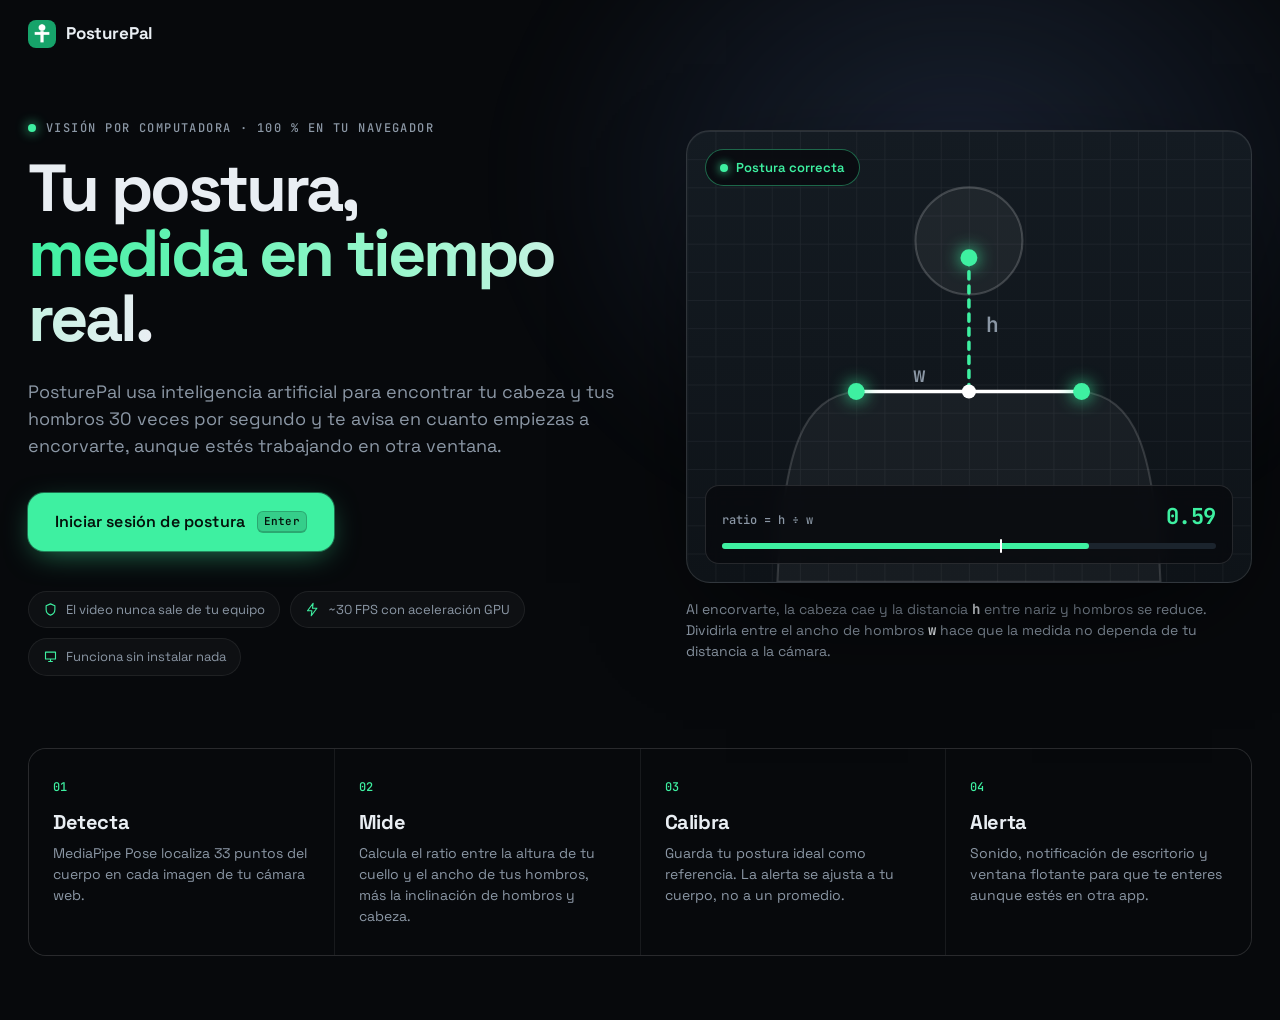
==== index.html @ 0ee81c4c "PosturePal: versión web de escritorio y script de Python Co-Authored-By: Claude Opus 5.5 <noreply@an" ====
<!doctype html>
<html lang="es">
<head>
  <meta charset="utf-8">
  <meta name="viewport" content="width=device-width, initial-scale=1">
  <title>PosturePal</title>
  <meta name="description" content="Detector de mala postura en tiempo real con inteligencia artificial, directamente en tu navegador.">
  <meta name="theme-color" content="#07090c">
  <link rel="manifest" href="manifest.webmanifest">
  <link rel="icon" id="favicon" href="icons/icon-192.png" type="image/png">
  <link rel="preload" href="fonts/space-grotesk.woff2" as="font" type="font/woff2" crossorigin>
  <link rel="preload" href="fonts/jetbrains-mono.woff2" as="font" type="font/woff2" crossorigin>
  <link rel="stylesheet" href="css/styles.css">
</head>
<body data-state="idle">
  <div class="ambient" aria-hidden="true"></div>

  <!-- =========================== PORTADA =========================== -->
  <main id="intro" class="intro">
    <header class="topbar">
      <div class="brand">
        <img src="icons/icon-192.png" alt="" width="28" height="28">
        <span>PosturePal</span>
      </div>
      <nav class="topbar-actions">
        <button id="install-btn" class="btn btn-quiet btn-sm" type="button" hidden>Instalar app</button>
      </nav>
    </header>

    <section class="hero">
      <div class="hero-copy">
        <p class="eyebrow"><span class="dot"></span> Visión por computadora · 100 % en tu navegador</p>
        <h1>Tu postura,<br><em>medida en tiempo real.</em></h1>
        <p class="lead">PosturePal usa inteligencia artificial para encontrar tu cabeza y tus hombros 30 veces por segundo y te avisa en cuanto empiezas a encorvarte, aunque estés trabajando en otra ventana.</p>

        <div class="hero-cta">
          <button id="start-btn" class="btn btn-primary btn-lg" type="button">
            Iniciar sesión de postura
            <kbd>Enter</kbd>
          </button>
          <p id="load-status" class="load-status" role="status" aria-live="polite"></p>
        </div>
        <p id="error-box" class="error-box" role="alert" hidden></p>

        <ul class="chips" aria-label="Características">
          <li><svg viewBox="0 0 24 24" aria-hidden="true"><path d="M12 3l7 3v6c0 4.5-3 7.7-7 9-4-1.3-7-4.5-7-9V6l7-3z"/></svg> El video nunca sale de tu equipo</li>
          <li><svg viewBox="0 0 24 24" aria-hidden="true"><path d="M13 2L4 14h7l-1 8 9-12h-7l1-8z"/></svg> ~30 FPS con aceleración GPU</li>
          <li><svg viewBox="0 0 24 24" aria-hidden="true"><path d="M4 5h16v11H4zM9 20h6M12 16v4"/></svg> Funciona sin instalar nada</li>
        </ul>
      </div>

      <figure class="hero-demo" aria-label="Animación: al encorvarse, la nariz baja respecto a los hombros y el ratio disminuye">
        <div class="demo-frame">
          <div class="demo-chip" id="demo-chip"><span class="chip-dot"></span><span id="demo-chip-text">Postura correcta</span></div>
          <svg id="demo-svg" viewBox="0 0 400 320" aria-hidden="true">
            <defs>
              <pattern id="grid" width="20" height="20" patternUnits="userSpaceOnUse">
                <path d="M20 0H0V20" fill="none" stroke="currentColor" stroke-opacity=".06"/>
              </pattern>
            </defs>
            <rect width="400" height="320" fill="url(#grid)"/>
            <path id="demo-body" class="demo-body" d=""/>
            <circle id="demo-head" class="demo-head" cx="200" cy="100" r="38"/>
            <line id="demo-shoulders" class="demo-measure" x1="120" y1="200" x2="280" y2="200"/>
            <line id="demo-neck" class="demo-measure" x1="200" y1="110" x2="200" y2="200"/>
            <circle id="demo-nose" class="demo-point" cx="200" cy="110" r="6"/>
            <circle id="demo-ls" class="demo-point" cx="120" cy="200" r="6"/>
            <circle id="demo-rs" class="demo-point" cx="280" cy="200" r="6"/>
            <circle id="demo-mid" class="demo-mid" cx="200" cy="200" r="5"/>
            <text id="demo-h-label" class="demo-label" x="212" y="160">h</text>
            <text class="demo-label" x="160" y="178">w</text>
          </svg>
          <div class="demo-readout">
            <div><span class="label">ratio = h ÷ w</span><span class="mono" id="demo-ratio">0.56</span></div>
            <div class="demo-bar"><span id="demo-bar-fill"></span><i class="demo-threshold"></i></div>
          </div>
        </div>
        <figcaption>Al encorvarte, la cabeza cae y la distancia <b>h</b> entre nariz y hombros se reduce. Dividirla entre el ancho de hombros <b>w</b> hace que la medida no dependa de tu distancia a la cámara.</figcaption>
      </figure>
    </section>

    <section class="how" aria-labelledby="how-title">
      <h2 id="how-title" class="sr-only">Cómo funciona</h2>
      <article>
        <span class="how-num">01</span>
        <h3>Detecta</h3>
        <p>MediaPipe Pose localiza 33 puntos del cuerpo en cada imagen de tu cámara web.</p>
      </article>
      <article>
        <span class="how-num">02</span>
        <h3>Mide</h3>
        <p>Calcula el ratio entre la altura de tu cuello y el ancho de tus hombros, más la inclinación de hombros y cabeza.</p>
      </article>
      <article>
        <span class="how-num">03</span>
        <h3>Calibra</h3>
        <p>Guarda tu postura ideal como referencia. La alerta se ajusta a tu cuerpo, no a un promedio.</p>
      </article>
      <article>
        <span class="how-num">04</span>
        <h3>Alerta</h3>
        <p>Sonido, notificación de escritorio y ventana flotante para que te enteres aunque estés en otra app.</p>
      </article>
    </section>
  </main>

  <!-- =========================== PANEL =========================== -->
  <div id="app" class="app" hidden>
    <header class="topbar">
      <div class="brand">
        <img src="icons/icon-192.png" alt="" width="28" height="28">
        <span>PosturePal</span>
      </div>
      <div class="session-pill" id="session-pill">
        <span class="rec-dot" aria-hidden="true"></span>
        <span id="session-label">Sesión</span>
        <span class="mono" id="session-time">00:00</span>
      </div>
      <nav class="topbar-actions">
        <button id="help-btn" class="btn btn-quiet btn-sm" type="button" aria-keyshortcuts="?">
          Atajos <kbd>?</kbd>
        </button>
        <button id="end-btn" class="btn btn-quiet btn-sm" type="button">Terminar sesión</button>
      </nav>
    </header>

    <main class="dashboard">
      <!-- Columna izquierda: cámara + gráfico -->
      <section class="col-main">
        <div class="card stage-card">
          <div id="stage-home" class="stage-home">
            <div id="stage" class="stage mirror">
              <video id="video" playsinline muted autoplay aria-hidden="true"></video>
              <canvas id="overlay" aria-hidden="true"></canvas>
              <div class="hud-corners" aria-hidden="true"><i></i><i></i><i></i><i></i></div>

              <div id="status" class="status" data-state="NO_USER">
                <span class="status-dot" aria-hidden="true"></span>
                <span id="status-text">Buscando tu cabeza y hombros…</span>
                <span id="bad-timer" class="status-timer mono" hidden></span>
              </div>

              <div class="gauge" aria-hidden="true">
                <div class="gauge-track">
                  <div class="gauge-zone" id="gauge-zone"></div>
                  <div class="gauge-baseline" id="gauge-baseline"></div>
                  <div class="gauge-threshold" id="gauge-threshold"></div>
                  <div class="gauge-marker" id="gauge-marker"></div>
                </div>
                <span class="gauge-label">ratio</span>
              </div>

              <div id="countdown" class="countdown" hidden aria-hidden="true">
                <svg class="countdown-ring" viewBox="0 0 120 120"><circle cx="60" cy="60" r="54"/><circle id="countdown-arc" cx="60" cy="60" r="54"/></svg>
                <div class="countdown-num mono" id="countdown-num">3</div>
                <div class="countdown-msg">Siéntate derecho y mira al frente</div>
              </div>

              <div id="paused-overlay" class="paused-overlay" hidden>
                <span>En pausa</span>
                <small>Pulsa <kbd>Espacio</kbd> para continuar</small>
              </div>
            </div>
            <div id="pip-placeholder" class="pip-placeholder" hidden>
              <p>La cámara está en la <b>ventana flotante</b>.</p>
              <button id="pip-return-btn" class="btn btn-quiet btn-sm" type="button">Traerla de vuelta</button>
            </div>
          </div>
        </div>

        <div class="card chart-card">
          <div class="card-head">
            <h2>Últimos 60 segundos</h2>
            <div class="legend" aria-hidden="true">
              <span><i class="lg-line"></i> Ratio</span>
              <span><i class="lg-dash"></i> Umbral</span>
              <span><i class="lg-base"></i> Tu postura ideal</span>
            </div>
          </div>
          <canvas id="chart" class="chart" role="img" aria-label="Gráfico del ratio de postura en los últimos 60 segundos"></canvas>
          <div class="timeline-wrap">
            <span class="timeline-label">Sesión</span>
            <canvas id="timeline" class="timeline" role="img" aria-label="Línea de tiempo de la sesión: verde postura correcta, rojo mala postura"></canvas>
          </div>
        </div>
      </section>

      <!-- Columna derecha: puntaje, métricas, controles -->
      <aside class="col-side">
        <div class="card score-card">
          <div class="score-ring" id="score-ring">
            <svg viewBox="0 0 200 200" aria-hidden="true">
              <circle class="ring-track" cx="100" cy="100" r="86"/>
              <circle class="ring-fill" id="ring-fill" cx="100" cy="100" r="86"/>
            </svg>
            <div class="score-center">
              <span class="score-value mono" id="score-value">--</span>
              <span class="score-caption">puntaje</span>
            </div>
          </div>
          <div class="score-side">
            <p class="score-state" id="score-state">Sin datos</p>
            <p class="score-hint" id="score-hint">Siéntate frente a la cámara para empezar.</p>
          </div>
        </div>

        <div class="metrics">
          <div class="metric"><span class="m-label">Postura correcta</span><span class="m-value mono" id="m-good">--</span></div>
          <div class="metric"><span class="m-label">Alertas</span><span class="m-value mono" id="m-alerts">0</span></div>
          <div class="metric"><span class="m-label">Mejor racha</span><span class="m-value mono" id="m-streak">0:00</span></div>
          <div class="metric"><span class="m-label">Ratio / umbral</span><span class="m-value mono" id="m-ratio">--</span></div>
          <div class="metric"><span class="m-label">Hombros</span><span class="m-value mono" id="m-tilt">--</span></div>
          <div class="metric"><span class="m-label">Cabeza lateral</span><span class="m-value mono" id="m-lean">--</span></div>
        </div>

        <div class="card controls-card">
          <button id="calibrate-btn" class="btn btn-primary btn-block" type="button" aria-keyshortcuts="C">
            <svg viewBox="0 0 24 24" aria-hidden="true"><circle cx="12" cy="12" r="8"/><circle cx="12" cy="12" r="3"/><path d="M12 1v3M12 20v3M1 12h3M20 12h3"/></svg>
            Calibrar postura <kbd>C</kbd>
          </button>
          <div class="btn-row">
            <button id="pause-btn" class="btn" type="button" aria-pressed="false" aria-keyshortcuts="Space">
              <svg viewBox="0 0 24 24" aria-hidden="true"><path id="pause-icon" d="M8 5v14M16 5v14"/></svg>
              <span id="pause-label">Pausar</span>
            </button>
            <button id="pip-btn" class="btn" type="button" aria-keyshortcuts="F">
              <svg viewBox="0 0 24 24" aria-hidden="true"><rect x="3" y="5" width="18" height="14" rx="2"/><rect x="12" y="11" width="7" height="6" rx="1" class="fill"/></svg>
              Flotante
            </button>
            <button id="sound-btn" class="btn" type="button" aria-pressed="true" aria-keyshortcuts="S">
              <svg viewBox="0 0 24 24" aria-hidden="true"><path d="M4 9h4l5-4v14l-5-4H4z"/><path id="sound-waves" d="M16 9a4 4 0 010 6M18.5 6.5a8 8 0 010 11"/></svg>
              <span id="sound-label">Sonido</span>
            </button>
          </div>
        </div>

        <details class="card settings-card" open>
          <summary><h2>Ajustes</h2></summary>
          <div class="setting">
            <div class="setting-head"><label for="sensitivity">Sensibilidad</label><output id="sensitivity-out" for="sensitivity">Media</output></div>
            <input type="range" id="sensitivity" min="0" max="100" step="5" value="50">
          </div>
          <div class="setting">
            <div class="setting-head"><label for="delay">Avisar después de</label><output id="delay-out" for="delay">2 s</output></div>
            <input type="range" id="delay" min="1" max="10" step="1" value="2">
          </div>
          <div class="setting">
            <div class="setting-head"><label for="volume">Volumen</label><output id="volume-out" for="volume">60 %</output></div>
            <input type="range" id="volume" min="0" max="100" step="5" value="60">
          </div>
          <div class="setting">
            <div class="setting-head"><label for="break-select">Recordar pausa activa</label></div>
            <select id="break-select">
              <option value="0">Nunca</option>
              <option value="20">Cada 20 min</option>
              <option value="30">Cada 30 min</option>
              <option value="45">Cada 45 min</option>
              <option value="60">Cada 60 min</option>
            </select>
          </div>
          <label class="toggle">
            <input type="checkbox" id="notify-toggle">
            <span class="toggle-ui" aria-hidden="true"></span>
            <span>Notificaciones de escritorio<small>Te avisa aunque estés en otra ventana</small></span>
          </label>
        </details>

        <p class="fps mono" id="fps" aria-hidden="true"></p>
      </aside>
    </main>

    <div id="toast" class="toast" hidden></div>
    <div id="break-banner" class="break-banner" role="alertdialog" aria-labelledby="break-title" hidden>
      <div>
        <strong id="break-title">Hora de una pausa activa</strong>
        <p>Levántate, estira el cuello y los hombros durante un minuto.</p>
      </div>
      <button id="break-done" class="btn btn-primary btn-sm" type="button">Listo</button>
    </div>
  </div>

  <!-- =========================== DIÁLOGOS =========================== -->
  <dialog id="help-dialog" class="dialog" aria-labelledby="help-title">
    <h2 id="help-title">Atajos de teclado</h2>
    <dl class="shortcuts">
      <dt><kbd>C</kbd></dt><dd>Calibrar postura</dd>
      <dt><kbd>Espacio</kbd></dt><dd>Pausar / continuar</dd>
      <dt><kbd>F</kbd></dt><dd>Ventana flotante</dd>
      <dt><kbd>S</kbd></dt><dd>Sonido sí / no</dd>
      <dt><kbd>?</kbd></dt><dd>Mostrar esta ayuda</dd>
      <dt><kbd>Esc</kbd></dt><dd>Cerrar diálogos</dd>
    </dl>
    <form method="dialog"><button class="btn btn-block" type="submit">Cerrar</button></form>
  </dialog>

  <dialog id="report-dialog" class="dialog dialog-wide" aria-labelledby="report-title">
    <p class="eyebrow">Resumen</p>
    <h2 id="report-title">Tu sesión de postura</h2>
    <div class="report-grid">
      <div class="metric"><span class="m-label">Duración</span><span class="m-value mono" id="r-duration">--</span></div>
      <div class="metric"><span class="m-label">Postura correcta</span><span class="m-value mono" id="r-good">--</span></div>
      <div class="metric"><span class="m-label">Puntaje promedio</span><span class="m-value mono" id="r-score">--</span></div>
      <div class="metric"><span class="m-label">Alertas</span><span class="m-value mono" id="r-alerts">--</span></div>
      <div class="metric"><span class="m-label">Mejor racha</span><span class="m-value mono" id="r-streak">--</span></div>
      <div class="metric"><span class="m-label">Fuera de cámara</span><span class="m-value mono" id="r-away">--</span></div>
    </div>
    <canvas id="report-chart" class="report-chart" role="img" aria-label="Gráfico del ratio durante toda la sesión"></canvas>
    <p class="report-verdict" id="r-verdict"></p>
    <div class="dialog-actions">
      <button id="csv-btn" class="btn" type="button">Descargar datos (CSV)</button>
      <button id="resume-btn" class="btn" type="button">Seguir midiendo</button>
      <button id="new-btn" class="btn btn-primary" type="button">Nueva sesión</button>
    </div>
  </dialog>

  <div id="sr-announcer" class="sr-only" role="status" aria-live="polite"></div>
  <div id="sr-alert" class="sr-only" role="alert"></div>

  <script type="module" src="js/app.js"></script>
</body>
</html>
---- css/styles.css ----
/* =============================================================================
   PosturePal — interfaz de escritorio
   Estética de "instrumento de laboratorio": fondo casi negro, un solo color
   de estado (verde / ámbar / coral) que tiñe toda la interfaz.
   ============================================================================= */
@font-face {
  font-family: "Space Grotesk";
  src: url("../fonts/space-grotesk.woff2") format("woff2");
  font-weight: 300 700;
  font-display: swap;
}
@font-face {
  font-family: "JetBrains Mono";
  src: url("../fonts/jetbrains-mono.woff2") format("woff2");
  font-weight: 400 700;
  font-display: swap;
}

:root {
  --bg: #07090c;
  --panel: #0e1318;
  --panel-2: #141b22;
  --panel-3: #1b242d;
  --line: rgba(255, 255, 255, .07);
  --line-2: rgba(255, 255, 255, .12);
  --text: #e9eef3;
  --muted: #8b97a5;
  --dim: #5b6775;

  --good: #3ef0a1;
  --bad: #ff5d6c;
  --warn: #ffc857;
  --info: #7aa7ff;
  --state: var(--info);           /* color del estado actual */

  --radius: 18px;
  --radius-sm: 12px;
  --font: "Space Grotesk", system-ui, "Segoe UI", sans-serif;
  --mono: "JetBrains Mono", ui-monospace, Consolas, monospace;
  --ease: cubic-bezier(.2, .8, .2, 1);
  color-scheme: dark;
}
body[data-state="GOOD"] { --state: var(--good); }
body[data-state="BAD"] { --state: var(--bad); }
body[data-state="NO_USER"] { --state: var(--warn); }
body[data-state="PAUSED"] { --state: var(--dim); }

* { box-sizing: border-box; }
html, body { margin: 0; min-height: 100%; }
body {
  background: var(--bg);
  color: var(--text);
  font-family: var(--font);
  font-size: 15px;
  line-height: 1.5;
  -webkit-font-smoothing: antialiased;
  overflow-x: hidden;
}
[hidden] { display: none !important; }
.mono { font-family: var(--mono); font-variant-numeric: tabular-nums; letter-spacing: -.02em; }
.sr-only {
  position: absolute; width: 1px; height: 1px; padding: 0; margin: -1px;
  overflow: hidden; clip: rect(0 0 0 0); white-space: nowrap; border: 0;
}
:focus-visible { outline: 2px solid var(--info); outline-offset: 3px; border-radius: 6px; }
::selection { background: color-mix(in srgb, var(--good) 35%, transparent); }

/* Resplandor ambiental que toma el color del estado */
.ambient {
  position: fixed; inset: -20vh -10vw auto auto; width: 70vw; height: 80vh; z-index: -1;
  background: radial-gradient(closest-side, color-mix(in srgb, var(--state) 16%, transparent), transparent);
  filter: blur(40px);
  transition: background 1.2s var(--ease);
  pointer-events: none;
}
.ambient::after {
  content: ""; position: fixed; inset: 0;
  background-image: radial-gradient(rgba(255,255,255,.035) 1px, transparent 1px);
  background-size: 24px 24px;
  mask-image: linear-gradient(to bottom, #000, transparent 70%);
}

/* ------------------------------- Botones ------------------------------- */
.btn {
  display: inline-flex; align-items: center; justify-content: center; gap: 10px;
  height: 44px; padding: 0 18px;
  font: 600 14px/1 var(--font); letter-spacing: .01em; color: var(--text);
  background: var(--panel-2); border: 1px solid var(--line-2); border-radius: 12px;
  cursor: pointer; transition: background .15s, border-color .15s, transform .1s, color .15s;
}
.btn:hover { background: var(--panel-3); border-color: rgba(255,255,255,.2); }
.btn:active { transform: translateY(1px); }
.btn:disabled { opacity: .5; cursor: progress; }
.btn svg { width: 18px; height: 18px; fill: none; stroke: currentColor; stroke-width: 1.8; stroke-linecap: round; stroke-linejoin: round; flex: none; }
.btn svg .fill { fill: currentColor; stroke: none; }
.btn kbd { margin-left: 2px; }
.btn-primary {
  color: #04120b; background: var(--good); border-color: transparent;
  box-shadow: 0 0 0 1px rgba(62,240,161,.4), 0 8px 30px -8px rgba(62,240,161,.55);
}
.btn-primary:hover { background: #6cf5b8; border-color: transparent; }
.btn-primary kbd { background: rgba(0,0,0,.14); border-color: rgba(0,0,0,.18); color: #04120b; }
.btn-quiet { background: transparent; border-color: var(--line); color: var(--muted); }
.btn-quiet:hover { color: var(--text); }
.btn-sm { height: 36px; padding: 0 14px; font-size: 13px; border-radius: 10px; }
.btn-lg { height: 58px; padding: 0 26px; font-size: 16px; border-radius: 16px; }
.btn-block { width: 100%; }
.btn[aria-pressed="true"]#pause-btn { color: var(--warn); border-color: color-mix(in srgb, var(--warn) 40%, transparent); }
.btn[aria-pressed="false"]#sound-btn { color: var(--dim); }

kbd {
  display: inline-grid; place-items: center; min-width: 22px; height: 22px; padding: 0 6px;
  font: 600 11px/1 var(--mono); color: var(--muted);
  background: rgba(255,255,255,.05); border: 1px solid var(--line-2); border-bottom-width: 2px; border-radius: 6px;
}

/* ------------------------------- Barra superior ------------------------------- */
.topbar {
  display: flex; align-items: center; justify-content: space-between; gap: 16px;
  height: 68px; padding: 0 28px;
}
.brand { display: flex; align-items: center; gap: 10px; font-weight: 700; font-size: 17px; letter-spacing: -.01em; }
.brand img { border-radius: 8px; }
.topbar-actions { display: flex; gap: 8px; }

/* =============================== PORTADA =============================== */
.intro { max-width: 1320px; margin: 0 auto; padding-bottom: 64px; }
.hero {
  display: grid; grid-template-columns: 1.05fr 1fr; gap: 64px; align-items: center;
  padding: 48px 28px 72px;
}
.eyebrow {
  display: inline-flex; align-items: center; gap: 10px; margin: 0 0 22px;
  font: 500 12px/1 var(--mono); text-transform: uppercase; letter-spacing: .12em; color: var(--muted);
}
.eyebrow .dot { width: 8px; height: 8px; border-radius: 50%; background: var(--good); box-shadow: 0 0 12px var(--good); }
.hero h1 {
  margin: 0; font-size: clamp(44px, 5.2vw, 76px); line-height: .98; letter-spacing: -.045em; font-weight: 700;
}
.hero h1 em {
  font-style: normal;
  background: linear-gradient(90deg, var(--good), #9ff7d0 60%, var(--text));
  -webkit-background-clip: text; background-clip: text; color: transparent;
}
.lead { max-width: 54ch; margin: 26px 0 34px; font-size: 18px; color: var(--muted); }
.hero-cta { display: flex; align-items: center; gap: 18px; flex-wrap: wrap; }
.load-status { margin: 0; color: var(--muted); font-size: 14px; }
.load-status:not(:empty)::before {
  content: ""; display: inline-block; width: 12px; height: 12px; margin-right: 10px; vertical-align: -1px;
  border: 2px solid var(--line-2); border-top-color: var(--good); border-radius: 50%; animation: spin .8s linear infinite;
}
@keyframes spin { to { transform: rotate(360deg); } }
.error-box {
  max-width: 560px; margin: 20px 0 0; padding: 14px 16px;
  background: color-mix(in srgb, var(--bad) 10%, var(--panel)); border: 1px solid color-mix(in srgb, var(--bad) 45%, transparent);
  border-radius: var(--radius-sm); color: #ffd3d8;
}
.chips { display: flex; flex-wrap: wrap; gap: 10px; margin: 40px 0 0; padding: 0; list-style: none; }
.chips li {
  display: inline-flex; align-items: center; gap: 8px; padding: 8px 14px;
  font-size: 13px; color: var(--muted); background: rgba(255,255,255,.03); border: 1px solid var(--line); border-radius: 999px;
}
.chips svg { width: 15px; height: 15px; fill: none; stroke: var(--good); stroke-width: 1.8; stroke-linejoin: round; stroke-linecap: round; }

/* Demo animada */
.hero-demo { margin: 0; }
.demo-frame {
  position: relative; aspect-ratio: 5 / 4; border-radius: 24px; overflow: hidden;
  background: linear-gradient(180deg, var(--panel-2), var(--panel));
  border: 1px solid var(--line-2);
  box-shadow: 0 40px 120px -40px rgba(0,0,0,.9), inset 0 1px 0 rgba(255,255,255,.06);
  --demo: var(--good);
}
.demo-frame.is-bad { --demo: var(--bad); }
.demo-frame svg { position: absolute; inset: 0; width: 100%; height: 100%; color: var(--text); }
.demo-body { fill: rgba(255,255,255,.04); stroke: rgba(255,255,255,.14); stroke-width: 1.5; }
.demo-head { fill: rgba(255,255,255,.05); stroke: rgba(255,255,255,.18); stroke-width: 1.5; }
.demo-measure { stroke: #fff; stroke-width: 2.5; stroke-linecap: round; }
#demo-neck { stroke: var(--demo); stroke-dasharray: 5 5; transition: stroke .4s; }
.demo-point { fill: var(--demo); filter: drop-shadow(0 0 6px var(--demo)); transition: fill .4s; }
.demo-mid { fill: #fff; }
.demo-label { fill: var(--muted); font: 600 15px var(--mono); }
.demo-chip {
  position: absolute; top: 18px; left: 18px; z-index: 1;
  display: inline-flex; align-items: center; gap: 8px; padding: 8px 14px;
  font-weight: 600; font-size: 13px; color: var(--demo);
  background: rgba(7,9,12,.75); border: 1px solid color-mix(in srgb, var(--demo) 40%, transparent); border-radius: 999px;
  backdrop-filter: blur(8px); transition: color .4s, border-color .4s;
}
.chip-dot { width: 8px; height: 8px; border-radius: 50%; background: currentColor; box-shadow: 0 0 10px currentColor; }
.demo-readout {
  position: absolute; left: 18px; right: 18px; bottom: 18px; z-index: 1;
  padding: 14px 16px; background: rgba(7,9,12,.75); border: 1px solid var(--line-2); border-radius: 14px; backdrop-filter: blur(8px);
}
.demo-readout > div:first-child { display: flex; justify-content: space-between; align-items: baseline; margin-bottom: 10px; }
.demo-readout .label { font: 500 12px var(--mono); color: var(--muted); }
.demo-readout .mono { font-size: 22px; font-weight: 700; color: var(--demo); transition: color .4s; }
.demo-bar { position: relative; height: 6px; border-radius: 3px; background: var(--panel-3); }
.demo-bar span { position: absolute; inset: 0 auto 0 0; border-radius: 3px; background: var(--demo); transition: background .4s; }
.demo-threshold { position: absolute; top: -4px; bottom: -4px; left: 55%; width: 2px; background: #fff; border-radius: 1px; }
.hero-demo figcaption { margin-top: 16px; font-size: 14px; color: var(--muted); max-width: 60ch; }
.hero-demo figcaption b { color: var(--text); font-family: var(--mono); }

.how { display: grid; grid-template-columns: repeat(4, 1fr); gap: 1px; margin: 0 28px; background: var(--line); border: 1px solid var(--line); border-radius: var(--radius); overflow: hidden; }
.how article { padding: 26px 24px 28px; background: var(--bg); }
.how-num { font: 500 12px var(--mono); color: var(--good); }
.how h3 { margin: 10px 0 6px; font-size: 20px; letter-spacing: -.02em; }
.how p { margin: 0; color: var(--muted); font-size: 14px; }

/* =============================== PANEL =============================== */
.app { display: flex; flex-direction: column; height: 100vh; }
.app .topbar { border-bottom: 1px solid var(--line); flex: none; }

.session-pill {
  display: inline-flex; align-items: center; gap: 10px; padding: 7px 14px;
  font-size: 13px; color: var(--muted);
  background: rgba(255,255,255,.03); border: 1px solid var(--line); border-radius: 999px;
}
.session-pill .mono { color: var(--text); font-size: 13px; }
.rec-dot { width: 8px; height: 8px; border-radius: 50%; background: var(--state); box-shadow: 0 0 10px var(--state); transition: background .4s; }
@media (prefers-reduced-motion: no-preference) {
  .rec-dot { animation: blink 2s ease-in-out infinite; }
  @keyframes blink { 50% { opacity: .35; } }
}

.dashboard {
  flex: 1; min-height: 0;
  display: grid; grid-template-columns: minmax(0, 1fr) 400px; gap: 20px;
  padding: 20px 28px 24px;
}
.col-main { display: flex; flex-direction: column; gap: 20px; min-height: 0; }
.col-side { display: flex; flex-direction: column; gap: 14px; min-height: 0; overflow-y: auto; padding-right: 4px; margin-right: -4px; scrollbar-width: thin; }
.col-side > * { flex-shrink: 0; }

.card {
  background: linear-gradient(180deg, var(--panel-2), var(--panel));
  border: 1px solid var(--line); border-radius: var(--radius);
  box-shadow: inset 0 1px 0 rgba(255,255,255,.04);
}
.card-head { display: flex; align-items: center; justify-content: space-between; gap: 12px; margin-bottom: 8px; }
.card h2 { margin: 0; font-size: 13px; font-weight: 600; text-transform: uppercase; letter-spacing: .08em; color: var(--muted); }

/* ---------- Escenario de cámara ---------- */
.stage-card { flex: 1; min-height: 320px; padding: 8px; position: relative; }
.stage-home { position: absolute; inset: 8px; }
.stage {
  position: absolute; inset: 0; overflow: hidden; border-radius: 12px; background: #000;
  box-shadow: 0 0 0 1px var(--line);
  transition: box-shadow .4s;
}
.stage video, .stage canvas { position: absolute; inset: 0; width: 100%; height: 100%; object-fit: cover; }
.stage.mirror video, .stage.mirror canvas { transform: scaleX(-1); }
.stage::after {
  /* viñeta + borde de estado */
  content: ""; position: absolute; inset: 0; pointer-events: none; border-radius: inherit;
  background: radial-gradient(ellipse at center, transparent 55%, rgba(0,0,0,.55));
  box-shadow: inset 0 0 0 2px color-mix(in srgb, var(--state) 55%, transparent);
  transition: box-shadow .4s;
}
.stage.alerting::after { box-shadow: inset 0 0 0 3px var(--bad), inset 0 0 120px color-mix(in srgb, var(--bad) 45%, transparent); }
@media (prefers-reduced-motion: no-preference) {
  .stage.alerting::after { animation: alertPulse 1.1s ease-in-out infinite; }
  @keyframes alertPulse { 50% { box-shadow: inset 0 0 0 3px var(--bad), inset 0 0 200px color-mix(in srgb, var(--bad) 65%, transparent); } }
}

.hud-corners i { position: absolute; width: 26px; height: 26px; border: 2px solid rgba(255,255,255,.55); pointer-events: none; z-index: 1; }
.hud-corners i:nth-child(1) { top: 16px; left: 16px; border-right: 0; border-bottom: 0; border-top-left-radius: 6px; }
.hud-corners i:nth-child(2) { top: 16px; right: 16px; border-left: 0; border-bottom: 0; border-top-right-radius: 6px; }
.hud-corners i:nth-child(3) { bottom: 16px; left: 16px; border-right: 0; border-top: 0; border-bottom-left-radius: 6px; }
.hud-corners i:nth-child(4) { bottom: 16px; right: 16px; border-left: 0; border-top: 0; border-bottom-right-radius: 6px; }

.status {
  position: absolute; z-index: 2; top: 28px; left: 50%; transform: translateX(-50%);
  display: inline-flex; align-items: center; gap: 12px; padding: 12px 20px 12px 16px;
  font-size: 20px; font-weight: 700; letter-spacing: -.01em; white-space: nowrap;
  color: var(--state); background: rgba(7,9,12,.78);
  border: 1px solid color-mix(in srgb, var(--state) 45%, transparent); border-radius: 999px;
  backdrop-filter: blur(12px);
  box-shadow: 0 10px 40px -10px color-mix(in srgb, var(--state) 50%, transparent);
  transition: color .3s, border-color .3s, box-shadow .3s, background .3s;
}
.status[data-state="BAD"] { color: #fff; background: color-mix(in srgb, var(--bad) 88%, #000); border-color: var(--bad); }
.status-dot { width: 12px; height: 12px; border-radius: 50%; background: currentColor; box-shadow: 0 0 14px currentColor; }
.status-timer { padding: 3px 9px; font-size: 13px; border-radius: 999px; background: rgba(0,0,0,.25); }

/* Medidor vertical del ratio */
.gauge { position: absolute; z-index: 2; right: 30px; top: 50%; transform: translateY(-50%); height: 54%; display: flex; flex-direction: column; align-items: center; gap: 10px; }
.gauge-track { position: relative; width: 10px; flex: 1; border-radius: 5px; background: rgba(255,255,255,.12); backdrop-filter: blur(6px); }
.gauge-zone { position: absolute; left: 0; right: 0; bottom: 0; border-radius: 5px; background: color-mix(in srgb, var(--bad) 55%, transparent); }
.gauge-threshold, .gauge-baseline { position: absolute; left: -6px; right: -6px; height: 2px; border-radius: 1px; }
.gauge-threshold { background: #fff; }
.gauge-baseline { background: var(--good); opacity: .8; }
.gauge-marker {
  position: absolute; left: 50%; width: 22px; height: 22px; margin: 0 0 -11px -11px; border-radius: 50%;
  background: var(--state); border: 3px solid #07090c; box-shadow: 0 0 16px var(--state);
  transition: bottom .12s linear, background .3s;
}
.gauge-label { font: 500 10px var(--mono); text-transform: uppercase; letter-spacing: .12em; color: rgba(255,255,255,.7); }

.countdown {
  position: absolute; inset: 0; z-index: 3; display: grid; place-content: center; justify-items: center; gap: 8px;
  background: rgba(7,9,12,.6); backdrop-filter: blur(3px);
}
.countdown-ring { grid-area: 1 / 1; width: 180px; height: 180px; transform: rotate(-90deg); }
.countdown-ring circle { fill: none; stroke-width: 6; }
.countdown-ring circle:first-child { stroke: rgba(255,255,255,.12); }
#countdown-arc { stroke: var(--good); stroke-linecap: round; stroke-dasharray: 339.3; stroke-dashoffset: 0; filter: drop-shadow(0 0 8px var(--good)); }
.countdown-num { grid-area: 1 / 1; align-self: center; font-size: 72px; font-weight: 700; }
.countdown-msg { font-size: 18px; font-weight: 600; margin-top: 10px; }

.paused-overlay {
  position: absolute; inset: 0; z-index: 3; display: grid; place-content: center; justify-items: center; gap: 10px;
  background: rgba(7,9,12,.72); backdrop-filter: blur(10px) grayscale(1);
  font-size: 28px; font-weight: 700;
}
.paused-overlay small { font-size: 14px; font-weight: 500; color: var(--muted); }

.pip-placeholder { position: absolute; inset: 0; display: grid; place-content: center; justify-items: center; gap: 12px; color: var(--muted); border: 1px dashed var(--line-2); border-radius: 12px; }
.pip-placeholder p { margin: 0; }

/* ---------- Gráfico ---------- */
.chart-card { flex: none; padding: 16px 18px 14px; }
.legend { display: flex; gap: 16px; font-size: 12px; color: var(--muted); }
.legend span { display: inline-flex; align-items: center; gap: 6px; }
.legend i { display: inline-block; width: 16px; height: 0; border-top: 2px solid; }
.lg-line { border-color: var(--good) !important; }
.lg-dash { border-color: #fff !important; border-top-style: dashed !important; }
.lg-base { border-color: rgba(62,240,161,.4) !important; border-top-style: dotted !important; }
.chart { display: block; width: 100%; height: 130px; }
.timeline-wrap { display: flex; align-items: center; gap: 12px; margin-top: 10px; }
.timeline-label { font: 500 11px var(--mono); text-transform: uppercase; letter-spacing: .1em; color: var(--dim); }
.timeline { flex: 1; height: 10px; border-radius: 5px; background: var(--panel-3); }

/* ---------- Puntaje ---------- */
.score-card { display: flex; align-items: center; gap: 20px; padding: 20px; }
.score-ring { position: relative; width: 150px; height: 150px; flex: none; }
.score-ring svg { width: 100%; height: 100%; transform: rotate(-90deg); }
.ring-track { fill: none; stroke: var(--panel-3); stroke-width: 12; }
.ring-fill {
  fill: none; stroke: var(--state); stroke-width: 12; stroke-linecap: round;
  stroke-dasharray: 540.35; stroke-dashoffset: 540.35;
  filter: drop-shadow(0 0 8px color-mix(in srgb, var(--state) 60%, transparent));
  transition: stroke-dashoffset .25s linear, stroke .4s;
}
.score-center { position: absolute; inset: 0; display: grid; place-content: center; text-align: center; }
.score-value { font-size: 44px; font-weight: 700; line-height: 1; }
.score-caption { margin-top: 6px; font-size: 11px; color: var(--muted); text-transform: uppercase; letter-spacing: .08em; }
.score-side { min-width: 0; }
.score-state { margin: 0; font-size: 20px; font-weight: 700; color: var(--state); letter-spacing: -.01em; transition: color .4s; }
.score-hint { margin: 6px 0 0; font-size: 13px; color: var(--muted); }

/* ---------- Métricas ---------- */
.metrics, .report-grid { display: grid; grid-template-columns: repeat(3, 1fr); gap: 1px; background: var(--line); border: 1px solid var(--line); border-radius: var(--radius); overflow: hidden; }
.metric { display: flex; flex-direction: column; gap: 4px; padding: 14px 14px 12px; background: var(--panel); min-width: 0; }
.m-label { font-size: 11px; color: var(--muted); white-space: nowrap; overflow: hidden; text-overflow: ellipsis; }
.m-value { font-size: 18px; font-weight: 600; white-space: nowrap; }

/* ---------- Controles ---------- */
.controls-card { padding: 14px; display: flex; flex-direction: column; gap: 10px; }
.btn-row { display: grid; grid-template-columns: repeat(3, 1fr); gap: 8px; }
.btn-row .btn { padding: 0 8px; gap: 7px; font-size: 13px; }

/* ---------- Ajustes ---------- */
.settings-card { padding: 4px 18px 14px; }
.settings-card summary { display: flex; align-items: center; justify-content: space-between; padding: 12px 0; cursor: pointer; list-style: none; }
.settings-card summary::-webkit-details-marker { display: none; }
.settings-card summary::after { content: ""; width: 8px; height: 8px; border-right: 2px solid var(--muted); border-bottom: 2px solid var(--muted); transform: rotate(45deg); transition: transform .2s; margin-right: 4px; }
.settings-card[open] summary::after { transform: rotate(-135deg); }
.setting { padding: 8px 0; }
.setting-head { display: flex; justify-content: space-between; align-items: baseline; margin-bottom: 6px; font-size: 14px; }
.setting-head output { font: 500 13px var(--mono); color: var(--muted); }

input[type="range"] { -webkit-appearance: none; appearance: none; width: 100%; height: 22px; background: transparent; cursor: pointer; --p: 50%; }
input[type="range"]::-webkit-slider-runnable-track { height: 4px; border-radius: 2px; background: linear-gradient(to right, var(--good) var(--p), var(--panel-3) var(--p)); }
input[type="range"]::-moz-range-track { height: 4px; border-radius: 2px; background: var(--panel-3); }
input[type="range"]::-moz-range-progress { height: 4px; border-radius: 2px; background: var(--good); }
input[type="range"]::-webkit-slider-thumb { -webkit-appearance: none; width: 16px; height: 16px; margin-top: -6px; border-radius: 50%; background: #fff; border: 0; box-shadow: 0 0 0 4px rgba(62,240,161,.25); }
input[type="range"]::-moz-range-thumb { width: 16px; height: 16px; border-radius: 50%; background: #fff; border: 0; box-shadow: 0 0 0 4px rgba(62,240,161,.25); }

select {
  width: 100%; height: 38px; padding: 0 12px; font: inherit; font-size: 14px; color: var(--text);
  background: var(--panel-3); border: 1px solid var(--line-2); border-radius: 10px; cursor: pointer;
}

.toggle { position: relative; display: flex; align-items: center; gap: 12px; padding: 12px 0 4px; cursor: pointer; font-size: 14px; }
.toggle small { display: block; font-size: 12px; color: var(--muted); }
.toggle input { position: absolute; opacity: 0; pointer-events: none; }
.toggle-ui { position: relative; flex: none; width: 40px; height: 24px; border-radius: 12px; background: var(--panel-3); border: 1px solid var(--line-2); transition: background .2s; }
.toggle-ui::after { content: ""; position: absolute; top: 3px; left: 3px; width: 16px; height: 16px; border-radius: 50%; background: var(--muted); transition: transform .2s var(--ease), background .2s; }
.toggle input:checked + .toggle-ui { background: color-mix(in srgb, var(--good) 30%, var(--panel-3)); border-color: color-mix(in srgb, var(--good) 50%, transparent); }
.toggle input:checked + .toggle-ui::after { transform: translateX(16px); background: var(--good); }
.toggle input:focus-visible + .toggle-ui { outline: 2px solid var(--info); outline-offset: 3px; }

.fps { margin: 0; text-align: right; font-size: 11px; color: var(--dim); }

/* ---------- Avisos ---------- */
.toast {
  position: fixed; left: 50%; bottom: 28px; transform: translateX(-50%); z-index: 50;
  padding: 12px 20px; border-radius: 12px; font-weight: 600;
  background: rgba(20,27,34,.94); border: 1px solid var(--line-2); backdrop-filter: blur(10px);
  box-shadow: 0 20px 50px -10px rgba(0,0,0,.7);
  animation: rise .3s var(--ease);
}
@keyframes rise { from { opacity: 0; transform: translate(-50%, 10px); } }
.break-banner {
  position: fixed; right: 28px; bottom: 28px; z-index: 50; display: flex; align-items: center; gap: 20px;
  max-width: 440px; padding: 18px 20px; border-radius: var(--radius);
  background: var(--panel-2); border: 1px solid color-mix(in srgb, var(--info) 45%, transparent);
  box-shadow: 0 30px 60px -20px rgba(0,0,0,.8);
  animation: rise .3s var(--ease);
}
.break-banner strong { color: var(--info); }
.break-banner p { margin: 4px 0 0; font-size: 13px; color: var(--muted); }

/* ---------- Diálogos ---------- */
.dialog {
  width: min(420px, calc(100vw - 32px)); padding: 28px; color: var(--text);
  background: var(--panel); border: 1px solid var(--line-2); border-radius: 22px;
  box-shadow: 0 40px 120px -20px rgba(0,0,0,.9);
}
.dialog::backdrop { background: rgba(3,5,7,.7); backdrop-filter: blur(6px); }
.dialog[open] { animation: pop .25s var(--ease); }
@keyframes pop { from { opacity: 0; transform: scale(.97); } }
.dialog h2 { margin: 0 0 20px; font-size: 24px; letter-spacing: -.02em; }
.dialog .eyebrow { margin-bottom: 8px; }
.dialog-wide { width: min(780px, calc(100vw - 32px)); }
.shortcuts { display: grid; grid-template-columns: auto 1fr; gap: 12px 18px; align-items: center; margin: 0 0 24px; }
.shortcuts dd { margin: 0; color: var(--muted); }
.report-chart { display: block; width: 100%; height: 150px; margin: 20px 0 12px; }
.report-verdict { margin: 0 0 22px; color: var(--muted); }
.dialog-actions { display: flex; justify-content: flex-end; gap: 10px; flex-wrap: wrap; }

/* ---------- Ventana flotante (Document Picture-in-Picture) ---------- */
body.pip { height: 100vh; overflow: hidden; background: #000; }
body.pip .stage { border-radius: 0; }
body.pip .status { top: 10px; font-size: 14px; padding: 7px 14px 7px 11px; gap: 8px; }
body.pip .status-dot { width: 9px; height: 9px; }
body.pip .gauge { right: 12px; height: 60%; }
body.pip .gauge-label, body.pip .hud-corners { display: none; }

/* El panel ocupa exactamente la pantalla: sin desplazamiento de la página */
@media (min-width: 1101px) {
  html:has(.app:not([hidden])), html:has(.app:not([hidden])) body { height: 100%; overflow: hidden; }
}

/* ---------- Pantallas más angostas ---------- */
@media (max-width: 1100px) {
  .hero { grid-template-columns: 1fr; }
  .how { grid-template-columns: repeat(2, 1fr); }
  .app { height: auto; min-height: 100vh; }
  .dashboard { grid-template-columns: 1fr; }
  .stage-card { min-height: 56vw; }
  .col-side { overflow: visible; }
}
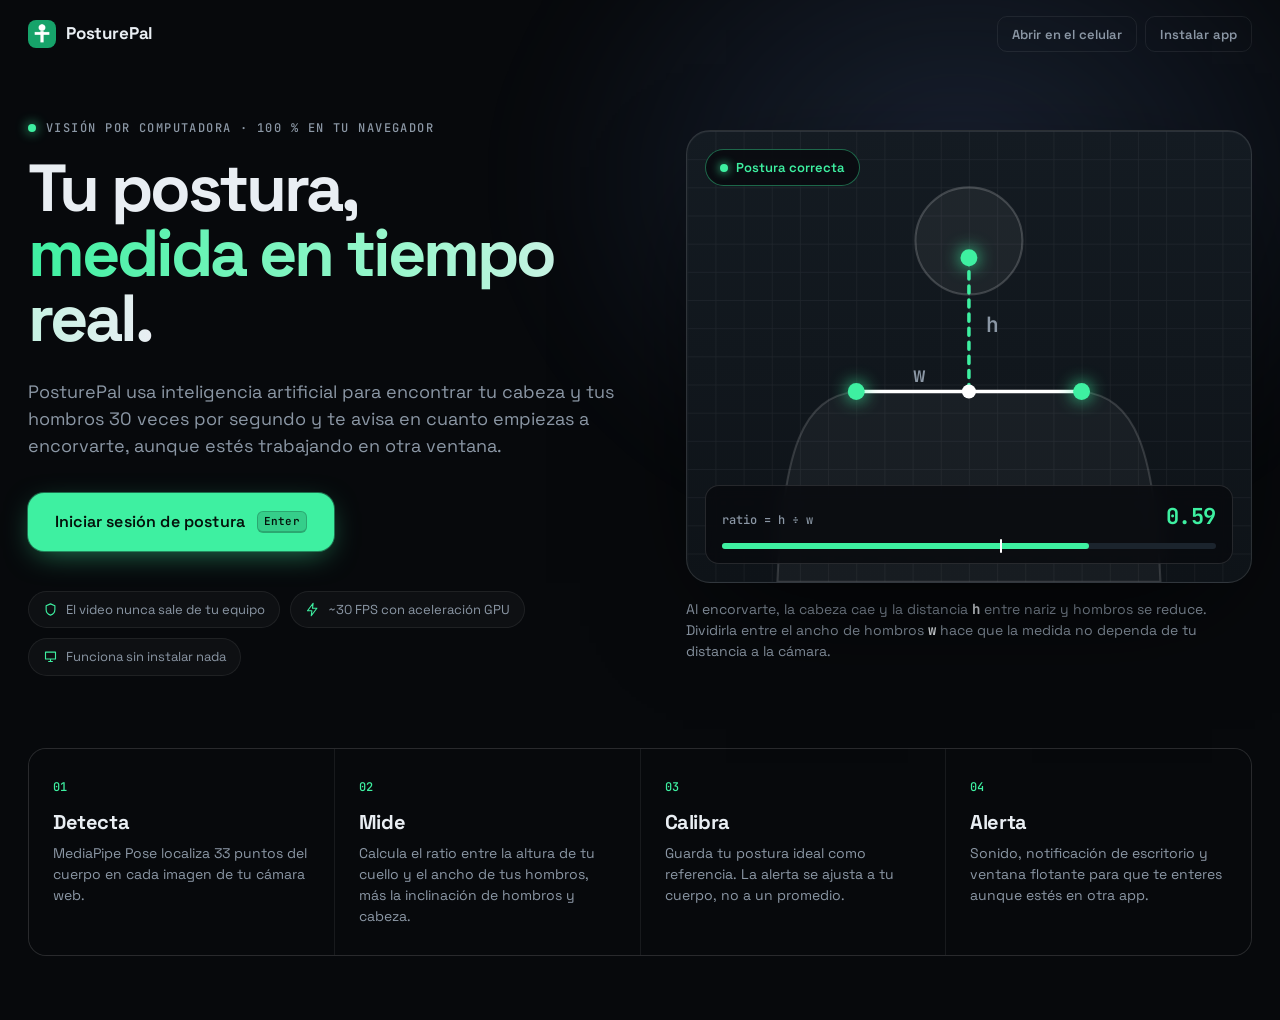
==== commit c6f6d372: "Botón Instalar siempre visible con instrucciones y código QR para abrir en el celular Co-Authored-By" ====
--- a/index.html
+++ b/index.html
@@ -10,7 +10,7 @@
   <link rel="icon" id="favicon" href="icons/icon-192.png" type="image/png">
   <link rel="preload" href="fonts/space-grotesk.woff2" as="font" type="font/woff2" crossorigin>
   <link rel="preload" href="fonts/jetbrains-mono.woff2" as="font" type="font/woff2" crossorigin>
-  <link rel="stylesheet" href="css/styles.css">
+  <link rel="stylesheet" href="css/styles.css?v=6">
 </head>
 <body data-state="idle">
   <div class="ambient" aria-hidden="true"></div>
@@ -23,7 +23,8 @@
         <span>PosturePal</span>
       </div>
       <nav class="topbar-actions">
-        <button id="install-btn" class="btn btn-quiet btn-sm" type="button" hidden>Instalar app</button>
+        <button id="qr-btn" class="btn btn-quiet btn-sm" type="button">Abrir en el celular</button>
+        <button id="install-btn" class="btn btn-quiet btn-sm" type="button">Instalar app</button>
       </nav>
     </header>
 
@@ -120,7 +121,7 @@
         <button id="help-btn" class="btn btn-quiet btn-sm" type="button" aria-keyshortcuts="?">
           Atajos <kbd>?</kbd>
         </button>
-        <button id="end-btn" class="btn btn-quiet btn-sm" type="button">Terminar sesión</button>
+        <button id="end-btn" class="btn btn-quiet btn-sm" type="button">Terminar<span class="hide-sm">&nbsp;sesión</span></button>
       </nav>
     </header>
 
@@ -227,6 +228,10 @@
               <svg viewBox="0 0 24 24" aria-hidden="true"><rect x="3" y="5" width="18" height="14" rx="2"/><rect x="12" y="11" width="7" height="6" rx="1" class="fill"/></svg>
               Flotante
             </button>
+            <button id="flip-btn" class="btn" type="button" hidden>
+              <svg viewBox="0 0 24 24" aria-hidden="true"><path d="M4 7h11l-3-3M20 17H9l3 3"/></svg>
+              Cámara
+            </button>
             <button id="sound-btn" class="btn" type="button" aria-pressed="true" aria-keyshortcuts="S">
               <svg viewBox="0 0 24 24" aria-hidden="true"><path d="M4 9h4l5-4v14l-5-4H4z"/><path id="sound-waves" d="M16 9a4 4 0 010 6M18.5 6.5a8 8 0 010 11"/></svg>
               <span id="sound-label">Sonido</span>
@@ -258,7 +263,7 @@
               <option value="60">Cada 60 min</option>
             </select>
           </div>
-          <label class="toggle">
+          <label class="toggle" id="notify-row">
             <input type="checkbox" id="notify-toggle">
             <span class="toggle-ui" aria-hidden="true"></span>
             <span>Notificaciones de escritorio<small>Te avisa aunque estés en otra ventana</small></span>
@@ -280,6 +285,20 @@
   </div>
 
   <!-- =========================== DIÁLOGOS =========================== -->
+  <dialog id="qr-dialog" class="dialog" aria-labelledby="qr-title">
+    <h2 id="qr-title">Pruébalo en tu celular</h2>
+    <p class="dialog-text">Escanea el código con la cámara de tu teléfono.</p>
+    <div id="qr-box" class="qr-box" role="img" aria-label="Código QR con la dirección de PosturePal"></div>
+    <p class="qr-url mono" id="qr-url"></p>
+    <form method="dialog"><button class="btn btn-block" type="submit">Cerrar</button></form>
+  </dialog>
+
+  <dialog id="install-dialog" class="dialog" aria-labelledby="install-title">
+    <h2 id="install-title">Instalar PosturePal</h2>
+    <div id="install-steps" class="dialog-text"></div>
+    <form method="dialog"><button class="btn btn-block" type="submit">Entendido</button></form>
+  </dialog>
+
   <dialog id="help-dialog" class="dialog" aria-labelledby="help-title">
     <h2 id="help-title">Atajos de teclado</h2>
     <dl class="shortcuts">
@@ -316,6 +335,7 @@
   <div id="sr-announcer" class="sr-only" role="status" aria-live="polite"></div>
   <div id="sr-alert" class="sr-only" role="alert"></div>
 
-  <script type="module" src="js/app.js"></script>
+  <script src="vendor/qrcode.min.js"></script>
+  <script type="module" src="js/app.js?v=4"></script>
 </body>
 </html>
--- a/css/styles.css
+++ b/css/styles.css
@@ -357,7 +357,7 @@
 
 /* ---------- Controles ---------- */
 .controls-card { padding: 14px; display: flex; flex-direction: column; gap: 10px; }
-.btn-row { display: grid; grid-template-columns: repeat(3, 1fr); gap: 8px; }
+.btn-row { display: grid; grid-auto-flow: column; grid-auto-columns: minmax(0, 1fr); gap: 8px; }
 .btn-row .btn { padding: 0 8px; gap: 7px; font-size: 13px; }
 
 /* ---------- Ajustes ---------- */
@@ -445,10 +445,86 @@
 
 /* ---------- Pantallas más angostas ---------- */
 @media (max-width: 1100px) {
-  .hero { grid-template-columns: 1fr; }
+  .hero { grid-template-columns: 1fr; gap: 40px; }
   .how { grid-template-columns: repeat(2, 1fr); }
-  .app { height: auto; min-height: 100vh; }
-  .dashboard { grid-template-columns: 1fr; }
-  .stage-card { min-height: 56vw; }
-  .col-side { overflow: visible; }
-}
+  .app { height: auto; min-height: 100dvh; }
+  /* Una sola columna: cámara, puntaje, controles, métricas, gráfico y ajustes */
+  .dashboard { display: flex; flex-direction: column; gap: 14px; min-width: 0; }
+  .col-main, .col-side { display: contents; }
+  .stage-card { order: 1; flex: none; min-height: 0; aspect-ratio: var(--ar, 4 / 3); max-height: 72dvh; }
+  .score-card { order: 2; }
+  .controls-card { order: 3; }
+  .metrics { order: 4; }
+  .chart-card { order: 5; }
+  .settings-card { order: 6; }
+  .fps { order: 7; }
+}
+
+/* ---------- Celulares ---------- */
+@media (max-width: 640px) {
+  body { font-size: 16px; }
+  .topbar { height: 56px; padding: 0 16px; padding-top: env(safe-area-inset-top); box-sizing: content-box; }
+  .hide-sm, #help-btn, #session-label, .app .brand span { display: none; }
+  .topbar { gap: 10px; }
+
+  .hero { padding: 24px 16px 40px; }
+  .hero h1 { font-size: clamp(38px, 11vw, 52px); }
+  .lead { font-size: 16px; margin: 18px 0 24px; }
+  .eyebrow { font-size: 11px; letter-spacing: .08em; }
+  .hero-cta .btn-lg { width: 100%; }
+  .chips { margin-top: 24px; }
+  .how { grid-template-columns: 1fr; margin: 0 16px; }
+
+  .dashboard { padding: 12px 12px max(16px, env(safe-area-inset-bottom)); }
+  .stage-card { padding: 4px; border-radius: 16px; }
+  .stage-home { inset: 4px; }
+  .status { top: 12px; max-width: calc(100% - 64px); padding: 8px 12px 8px 11px; gap: 8px; font-size: 14px; }
+  #status-text { overflow: hidden; text-overflow: ellipsis; }
+  .status-timer { font-size: 12px; padding: 2px 7px; }
+  .status-dot { width: 9px; height: 9px; flex: none; }
+  .gauge { right: 12px; height: 46%; }
+  .gauge-label, .hud-corners { display: none; }
+  .countdown-ring { width: 130px; height: 130px; }
+  .countdown-num { font-size: 52px; }
+  .countdown-msg { font-size: 16px; text-align: center; }
+
+  .score-card { padding: 14px; gap: 14px; }
+  .score-ring { width: 104px; height: 104px; }
+  .score-value { font-size: 32px; }
+  .score-state { font-size: 18px; }
+
+  .m-value { font-size: 15px; }
+  .metric { padding: 10px 10px 9px; }
+
+  .chart-card { padding: 14px 14px 12px; }
+  .card-head { flex-direction: column; align-items: flex-start; gap: 6px; }
+  .legend { gap: 12px; font-size: 11px; flex-wrap: wrap; }
+  .chart { height: 110px; }
+
+  select { font-size: 16px; }          /* evita el zoom automático de iPhone */
+  .settings-card { padding: 4px 14px 12px; }
+
+  .toast { left: 16px; right: 16px; bottom: max(16px, env(safe-area-inset-bottom)); transform: none; text-align: center; }
+  @keyframes rise { from { opacity: 0; transform: translateY(10px); } }
+  .break-banner { left: 16px; right: 16px; bottom: 16px; max-width: none; }
+  .dialog { padding: 22px; }
+  .report-grid { grid-template-columns: repeat(2, 1fr); }
+  .dialog-actions .btn { flex: 1 1 auto; }
+  .ambient { filter: none; opacity: .7; }
+}
+
+/* Pantallas táctiles: sin pistas de teclado */
+@media (hover: none) and (pointer: coarse) {
+  kbd, #help-btn { display: none !important; }
+  .btn { min-height: 46px; }
+}
+
+/* ---------- Diálogos de QR e instalación ---------- */
+.dialog-text { color: var(--muted); margin: -8px 0 18px; }
+.dialog-text ol { margin: 0; padding-left: 1.3em; line-height: 1.7; color: var(--text); }
+.qr-box { display: grid; place-items: center; width: 272px; max-width: 100%; margin: 0 auto; padding: 16px; background: #fff; border-radius: 16px; }
+.qr-box img, .qr-box canvas { display: block; width: 240px; height: 240px; max-width: 100%; }
+.qr-url { margin: 14px 0 20px; text-align: center; font-size: 13px; color: var(--muted); word-break: break-all; }
+@media (max-width: 640px) {
+  .intro .topbar-actions #qr-btn { display: none; }
+}
